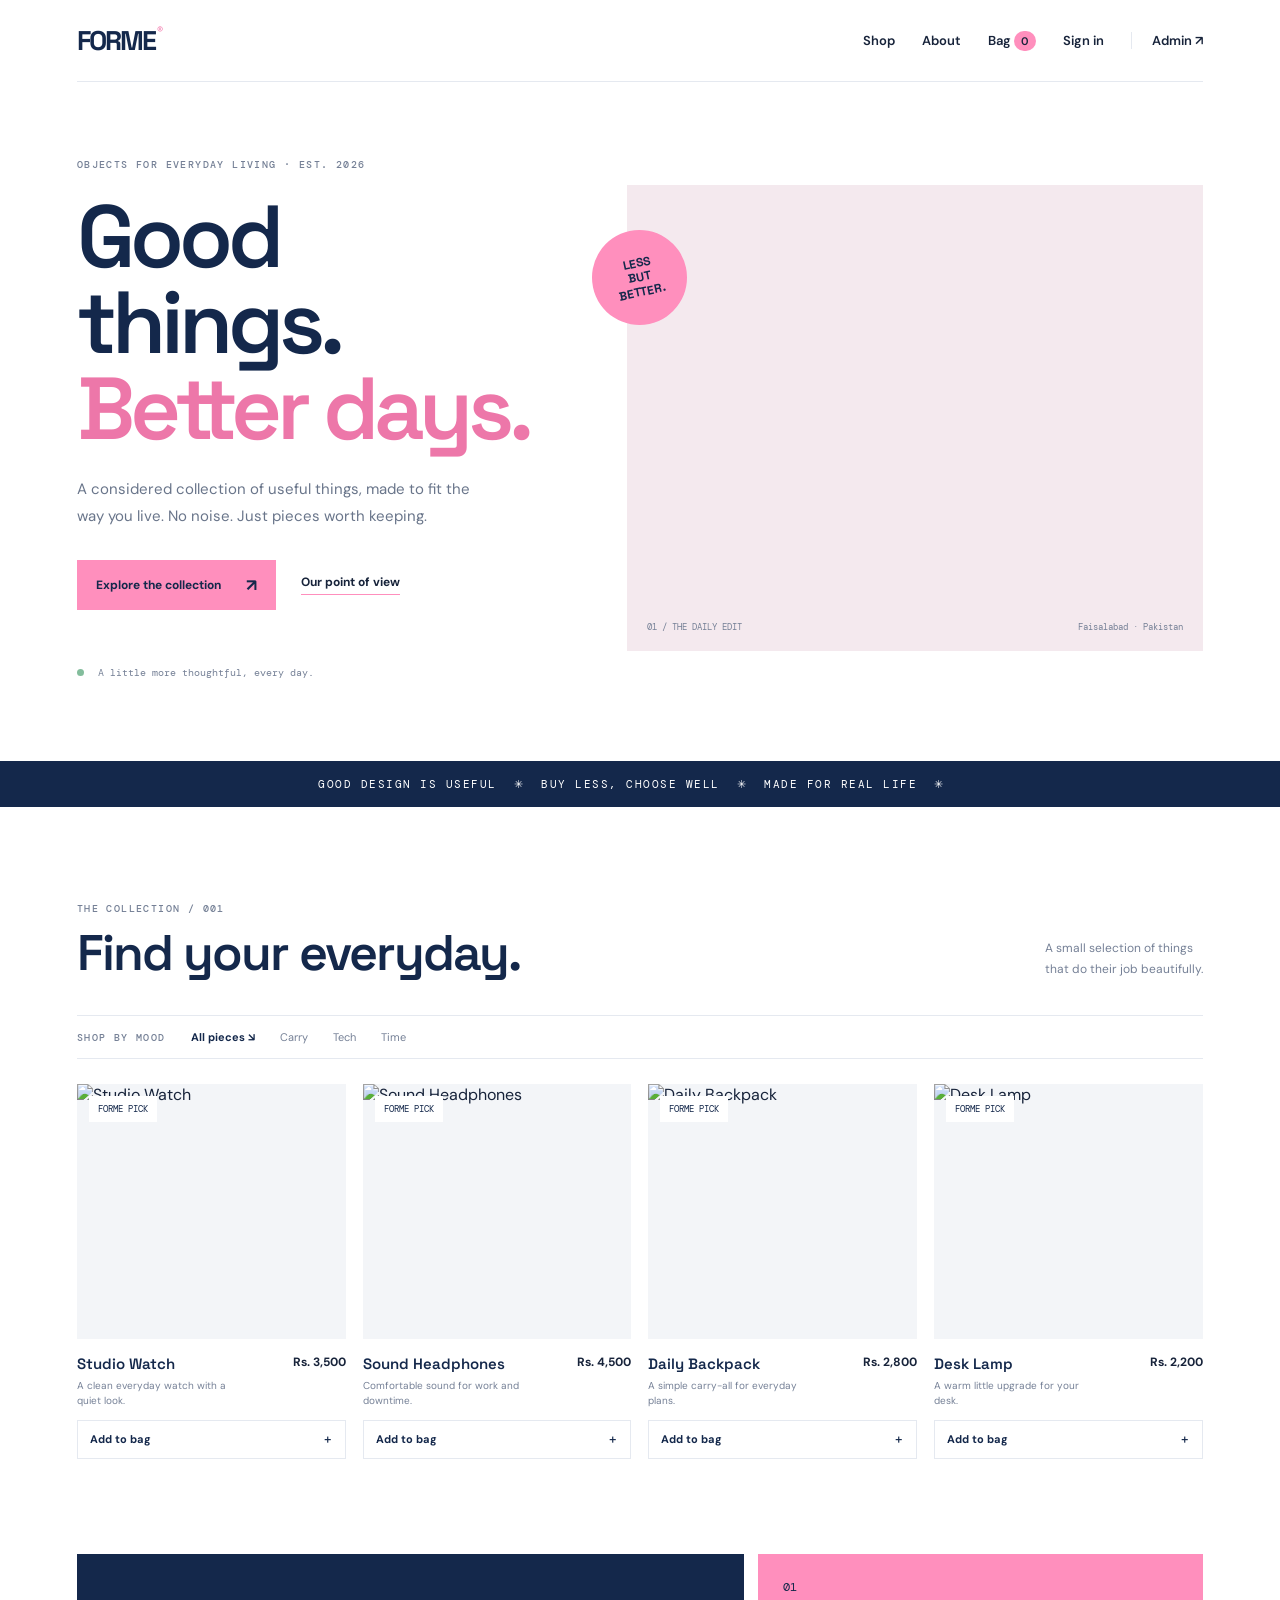
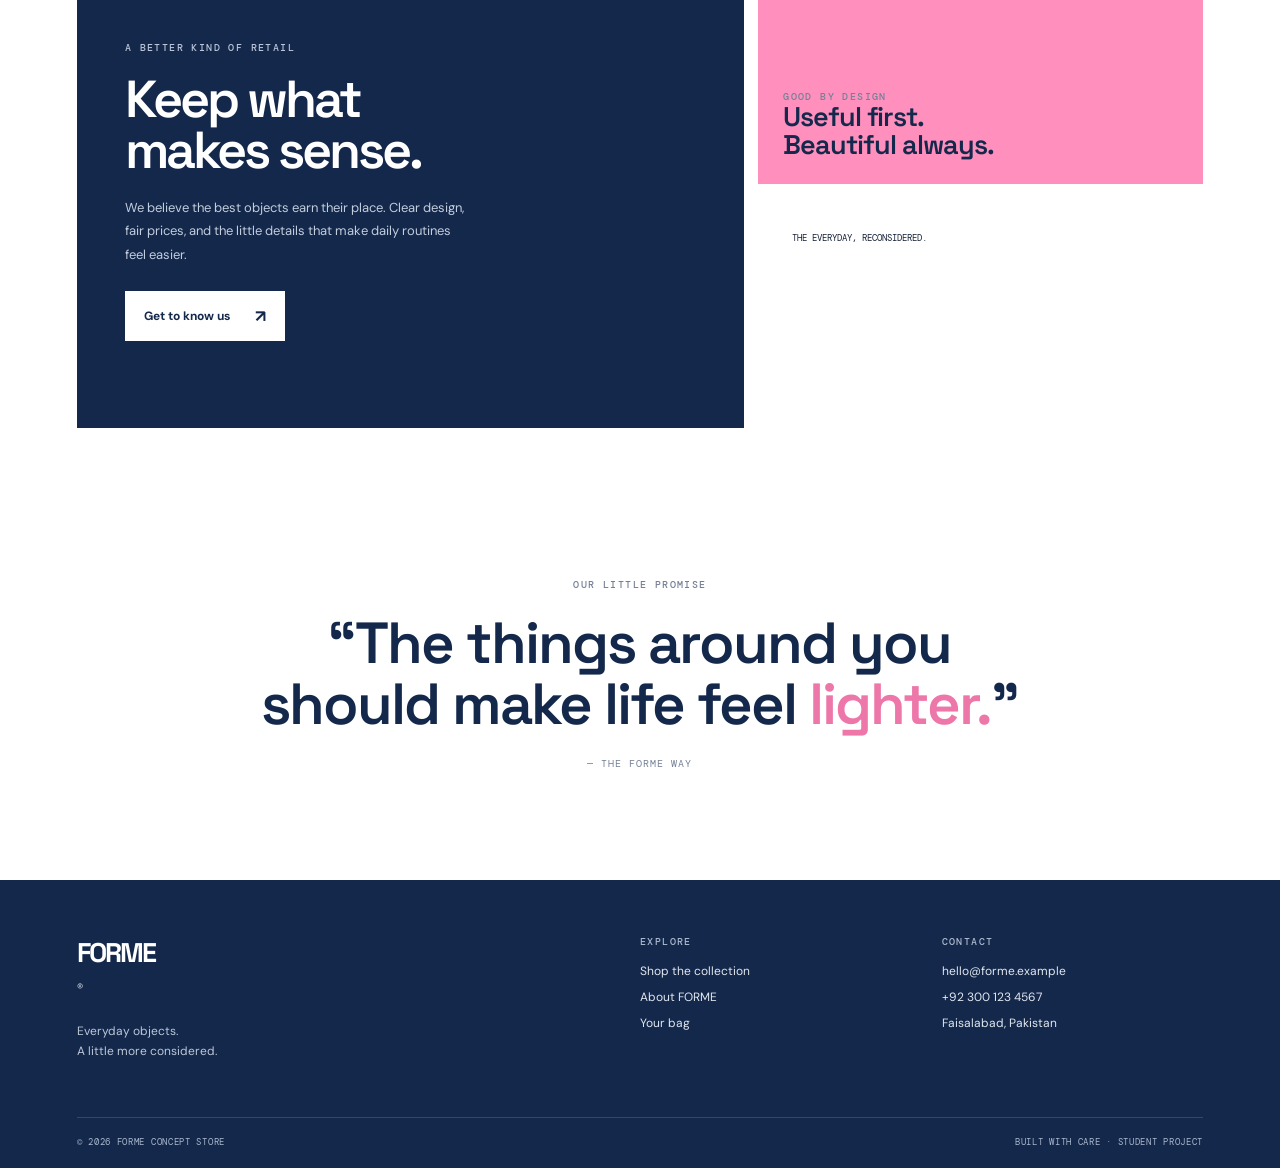
==== index.html @ 47330d22 "initial commit into new foler, purany waly folder mai issue tha ni ho rha tha commit" ====
<!DOCTYPE html>
<html lang="en">

<head>
  <meta charset="UTF-8">
  <meta name="viewport" content="width=device-width, initial-scale=1.0">
  <title>FORME — Everyday Objects</title>
  <link rel="stylesheet" href="style.css">
</head>

<body>
  <div id="site-nav"></div>

  <main>
    <section class="hero wrap">
      <div class="hero-copy">
        <p class="eyebrow">OBJECTS FOR EVERYDAY LIVING · EST. 2026</p>
        <h1>Good things.<br><span>Better days.</span></h1>
        <p class="hero-text">A considered collection of useful things, made to fit the way you live. No noise. Just
          pieces worth keeping.</p>
        <div class="hero-actions">
          <a class="button button-pink" href="#shop">Explore the collection <span>↗</span></a>
          <a class="text-link" href="about.html">Our point of view</a>
        </div>
        <div class="hero-note"><span class="status-dot"></span> A little more thoughtful, every day.</div>
      </div>
      <div class="hero-art">
        <div class="hero-image"></div>
        <div class="hero-sticker">LESS<br>BUT<br>BETTER.</div>
        <div class="hero-caption"><span>01 / THE DAILY EDIT</span><span>Faisalabad · Pakistan</span></div>
      </div>
    </section>

    <section class="ticker">
      <div>GOOD DESIGN IS USEFUL&nbsp; ✳ &nbsp;BUY LESS, CHOOSE WELL&nbsp; ✳ &nbsp;MADE FOR REAL LIFE&nbsp; ✳ &nbsp;
      </div>
    </section>

    <section class="wrap section" id="shop">
      <div class="section-heading">
        <div>
          <p class="eyebrow">THE COLLECTION / 001</p>
          <h2>Find your everyday.</h2>
        </div>
        <p class="section-aside">A small selection of things<br>that do their job beautifully.</p>
      </div>
      <div class="category-row">
        <span class="category-label">SHOP BY MOOD</span>
        <a href="#products">All pieces ↘</a>
        <a href="#products">Carry</a><a href="#products">Tech</a><a href="#products">Time</a>
      </div>
      <div id="products" class="product-grid"></div>
    </section>

    <section class="wrap feature-bento">
      <div class="feature-main">
        <p class="eyebrow">A BETTER KIND OF RETAIL</p>
        <h2>Keep what<br>makes sense.</h2>
        <p>We believe the best objects earn their place. Clear design, fair prices, and the little details that make
          daily routines feel easier.</p>
        <a class="button button-white" href="about.html">Get to know us <span>↗</span></a>
      </div>
      <div class="feature-side feature-pink"><span class="big-number">01</span>
        <div>
          <p class="eyebrow">GOOD BY DESIGN</p>
          <h3>Useful first.<br>Beautiful always.</h3>
        </div>
      </div>
      <div class="feature-side feature-photo"><span class="photo-label">THE EVERYDAY, RECONSIDERED.</span></div>
    </section>

    <section class="wrap quote-section">
      <p class="eyebrow">OUR LITTLE PROMISE</p>
      <h2>“The things around you<br>should make life feel <span>lighter.</span>”</h2>
      <p class="quote-credit">— THE FORME WAY</p>
    </section>
  </main>

  <div id="site-footer"></div>
  <script src="app.js"></script>
</body>

</html>
---- style.css ----
@import url('https://fonts.googleapis.com/css2?family=DM+Mono:wght@400;500&family=DM+Sans:wght@400;500;600;700&family=Space+Grotesk:wght@400;500;600;700&display=swap');

:root {
  --blue: #14284b;
  --blue-light: #243d66;
  --pink: #ff8fbd;
  --paper: #ffffff;
  --ink: #17233a;
  --muted: #758096;
  --line: #e5e9f0;
  --soft: #f3f5f8;
}

* {
  box-sizing: border-box;
  margin: 0;
  padding: 0;
}

html {
  scroll-behavior: smooth;
}

body {
  background: var(--paper);
  color: var(--ink);
  font-family: 'DM Sans', Arial, sans-serif;
}

a {
  color: inherit;
  text-decoration: none;
}

button,
input,
textarea,
select {
  font: inherit;
}

button {
  cursor: pointer;
}

.wrap {
  width: min(1160px, 88%);
  margin: auto;
}

.navbar {
  min-height: 82px;
  display: flex;
  justify-content: space-between;
  align-items: center;
  border-bottom: 1px solid var(--line);
  gap: 20px;
}

.logo {
  font: 700 27px 'Space Grotesk', sans-serif;
  letter-spacing: -2px;
  color: var(--blue);
}

.logo span {
  color: #f06da4;
  font-size: 12px;
  vertical-align: top;
  margin-left: 2px;
}

.nav-links {
  display: flex;
  align-items: center;
  gap: 27px;
  font-size: 13px;
  font-weight: 600;
}

.nav-links a:hover,
.footer a:hover {
  color: #e65c98;
}

.nav-count {
  background: var(--pink);
  padding: 3px 7px;
  border-radius: 20px;
  font-size: 11px;
}

.nav-user {
  color: var(--muted);
}

.nav-logout {
  border: 0;
  background: none;
  color: var(--blue);
  font-weight: 700;
}

.nav-admin {
  border-left: 1px solid var(--line);
  padding-left: 20px;
}

.hero {
  display: grid;
  grid-template-columns: .9fr 1.1fr;
  gap: 7%;
  align-items: center;
  padding-top: 76px;
  padding-bottom: 82px;
}

.eyebrow,
.category-label {
  font: 500 10px 'DM Mono', monospace;
  letter-spacing: 1.4px;
  color: var(--muted);
}

.hero h1,
.auth-intro h1,
.about-hero h1 {
  font: 600 clamp(52px, 7vw, 88px)/.98 'Space Grotesk', sans-serif;
  letter-spacing: -5px;
  color: var(--blue);
  margin: 23px 0;
}

.hero h1 span,
.auth-intro h1 span,
.about-hero h1 span,
.contact-section h2 span {
  color: #ed77a9;
}

.hero-text {
  max-width: 400px;
  color: #69758a;
  line-height: 1.8;
  font-size: 15px;
}

.hero-actions {
  display: flex;
  align-items: center;
  gap: 25px;
  margin-top: 30px;
  flex-wrap: wrap;
}

.button {
  display: inline-flex;
  justify-content: center;
  align-items: center;
  gap: 25px;
  padding: 14px 19px;
  border: 0;
  font-weight: 700;
  font-size: 12px;
  transition: .2s;
}

.button span {
  font-size: 17px;
}

.button-pink {
  background: var(--pink);
  color: var(--blue);
}

.button-pink:hover {
  background: #ffb1d0;
  transform: translateY(-2px);
}

.button-blue {
  background: var(--blue);
  color: white;
}

.button-blue:hover {
  background: var(--blue-light);
}

.button-white {
  background: white;
  color: var(--blue);
  margin-top: 25px;
}

.button-outline {
  background: white;
  color: var(--blue);
  border: 1px solid var(--line);
}

.full {
  width: 100%;
}

.text-link {
  font-size: 12px;
  font-weight: 700;
  border-bottom: 1px solid var(--pink);
  padding-bottom: 4px;
}

.hero-note {
  margin-top: 56px;
  font: 10px 'DM Mono', monospace;
  color: var(--muted);
}

.status-dot {
  display: inline-block;
  width: 7px;
  height: 7px;
  background: #83bd9c;
  border-radius: 50%;
  margin-right: 8px;
}

.hero-art {
  position: relative;
  min-height: 440px;
  background: #f4e9ee;
  padding: 18px;
}

.hero-image {
  height: 405px;
  background: url('https://images.unsplash.com/photo-1441986300917-64674bd600d8?w=1200') center/cover;
}

.hero-sticker {
  position: absolute;
  top: 45px;
  left: -35px;
  background: var(--pink);
  color: var(--blue);
  width: 95px;
  height: 95px;
  border-radius: 50%;
  display: grid;
  place-content: center;
  text-align: center;
  font: 700 12px/1.2 'Space Grotesk';
  transform: rotate(-12deg);
}

.hero-caption {
  display: flex;
  justify-content: space-between;
  padding: 13px 2px 0;
  font: 9px 'DM Mono', monospace;
  color: var(--muted);
}

.ticker {
  overflow: hidden;
  background: var(--blue);
  color: white;
  padding: 16px 0;
  white-space: nowrap;
  font: 11px 'DM Mono', monospace;
  letter-spacing: 1.5px;
}

.ticker div {
  text-align: center;
}

.section {
  padding-top: 95px;
  padding-bottom: 95px;
}

.section-heading {
  display: flex;
  justify-content: space-between;
  align-items: end;
  margin-bottom: 36px;
}

.section-heading h2,
.quote-section h2,
.contact-section h2 {
  font: 600 clamp(34px, 4vw, 50px)/1.05 'Space Grotesk';
  letter-spacing: -2px;
  color: var(--blue);
  margin-top: 12px;
}

.section-aside {
  color: var(--muted);
  font-size: 12px;
  line-height: 1.7;
}

.category-row {
  display: flex;
  gap: 25px;
  align-items: center;
  border-top: 1px solid var(--line);
  border-bottom: 1px solid var(--line);
  padding: 14px 0;
  margin-bottom: 25px;
  font-size: 11px;
  color: var(--muted);
}

.category-row a:first-of-type {
  color: var(--blue);
  font-weight: 700;
}

.product-grid {
  display: grid;
  grid-template-columns: repeat(4, 1fr);
  gap: 17px;
}

.product-card {
  min-width: 0;
}

.product-image-wrap {
  position: relative;
  overflow: hidden;
  background: var(--soft);
}

.product-image-wrap img {
  width: 100%;
  height: 255px;
  object-fit: cover;
  display: block;
  transition: transform .5s;
}

.product-card:hover img {
  transform: scale(1.04);
}

.product-tag {
  position: absolute;
  top: 12px;
  left: 12px;
  background: white;
  color: var(--blue);
  padding: 7px 9px;
  font: 9px 'DM Mono';
}

.product-info {
  display: flex;
  justify-content: space-between;
  gap: 10px;
  padding: 15px 0 12px;
}

.product-info h3 {
  font: 600 15px 'Space Grotesk';
  color: var(--blue);
}

.product-info p {
  color: var(--muted);
  font-size: 10px;
  margin-top: 5px;
  line-height: 1.5;
  max-width: 170px;
}

.product-info strong {
  font-size: 12px;
  white-space: nowrap;
}

.add-button {
  width: 100%;
  padding: 11px 12px;
  background: white;
  border: 1px solid var(--line);
  display: flex;
  justify-content: space-between;
  color: var(--blue);
  font-size: 11px;
  font-weight: 700;
}

.add-button:hover {
  background: var(--pink);
  border-color: var(--pink);
}

.feature-bento {
  display: grid;
  grid-template-columns: 1.2fr .8fr;
  grid-template-rows: 230px 230px;
  gap: 14px;
  padding-bottom: 90px;
}

.feature-main {
  grid-row: span 2;
  background: var(--blue);
  color: white;
  padding: 48px;
  display: flex;
  flex-direction: column;
  align-items: flex-start;
  justify-content: center;
}

.feature-main .eyebrow {
  color: #b9c5d8;
}

.feature-main h2 {
  font: 600 52px/.98 'Space Grotesk';
  letter-spacing: -3px;
  margin: 20px 0;
}

.feature-main p:not(.eyebrow) {
  max-width: 340px;
  color: #c2cddd;
  line-height: 1.8;
  font-size: 13px;
}

.feature-side {
  padding: 25px;
  display: flex;
  flex-direction: column;
  justify-content: space-between;
}

.feature-pink {
  background: var(--pink);
  color: var(--blue);
}

.big-number {
  font: 12px 'DM Mono';
}

.feature-side h3 {
  font: 600 27px/1.05 'Space Grotesk';
  letter-spacing: -1px;
}

.feature-photo {
  background: url('https://images.unsplash.com/photo-1494438639946-1ebd1d20bf85?w=900') center/cover;
  position: relative;
}

.photo-label {
  background: white;
  padding: 9px;
  width: fit-content;
  font: 9px 'DM Mono';
}

.quote-section {
  text-align: center;
  padding: 60px 0 110px;
}

.quote-section h2 {
  font-size: clamp(32px, 5vw, 58px);
  margin: 22px 0;
}

.quote-section h2 span {
  color: #ed77a9;
}

.quote-credit {
  font: 10px 'DM Mono';
  color: var(--muted);
  letter-spacing: 1px;
}

.footer {
  background: var(--blue);
  color: white;
  padding: 55px 0 20px;
}

.footer-top {
  display: grid;
  grid-template-columns: 2fr 1fr 1fr;
  gap: 40px;
  padding-bottom: 55px;
}

.footer-logo {
  color: white;
  display: inline-block;
  margin-bottom: 15px;
}

.footer-top p:not(.eyebrow) {
  color: #bdc8d9;
  line-height: 1.7;
  font-size: 12px;
}

.footer-top .eyebrow {
  color: #aab8ce;
  margin-bottom: 15px;
}

.footer-top a:not(.logo),
.footer-top span {
  display: block;
  color: #e1e7ef;
  font-size: 12px;
  margin: 10px 0;
}

.footer-bottom {
  border-top: 1px solid #344766;
  padding-top: 18px;
  display: flex;
  justify-content: space-between;
  color: #aab8ce;
  font: 9px 'DM Mono';
  letter-spacing: .7px;
}

.auth-layout {
  display: grid;
  grid-template-columns: 1fr .8fr;
  gap: 10%;
  padding-top: 80px;
  padding-bottom: 90px;
  min-height: 650px;
  align-items: center;
}

.auth-intro {
  position: relative;
  min-height: 430px;
}

.auth-intro h1 {
  font-size: clamp(58px, 7vw, 82px);
}

.auth-intro>p:not(.eyebrow) {
  color: var(--muted);
  max-width: 350px;
  line-height: 1.8;
}

.auth-decoration {
  position: absolute;
  bottom: 0;
  right: 15%;
  width: 125px;
  height: 125px;
  border-radius: 50%;
  background: var(--pink);
  display: grid;
  place-content: center;
  text-align: center;
  font: 700 12px/1.3 'Space Grotesk';
  transform: rotate(9deg);
}

.auth-card {
  padding: 35px;
  border: 1px solid var(--line);
  box-shadow: 12px 12px 0 #f5e8ee;
  background: white;
}

.auth-card h2 {
  font: 600 30px 'Space Grotesk';
  color: var(--blue);
  margin: 10px 0 25px;
}

label {
  display: block;
  font-size: 11px;
  font-weight: 700;
  color: var(--blue);
  margin: 15px 0;
}

input,
textarea,
select {
  width: 100%;
  margin-top: 8px;
  border: 1px solid #dce2eb;
  padding: 13px;
  outline: none;
  background: #fbfcfd;
  color: var(--ink);
  font-size: 12px;
  border-radius: 0;
}

input:focus,
textarea:focus,
select:focus {
  border-color: var(--pink);
}

textarea {
  min-height: 80px;
  resize: vertical;
}

.auth-switch {
  font-size: 11px;
  color: var(--muted);
  margin-top: 20px;
}

.auth-switch a {
  color: var(--blue);
  font-weight: 700;
  border-bottom: 1px solid var(--pink);
}

.tiny-note {
  font-size: 10px;
  color: #9099a8;
  line-height: 1.6;
  margin-top: 15px;
}

.form-message {
  color: #c43c77;
  font-size: 11px;
  margin-top: 12px;
}

.page-section {
  padding-top: 70px;
  padding-bottom: 90px;
}

.page-title {
  font: 600 clamp(48px, 6vw, 70px) 'Space Grotesk';
  letter-spacing: -4px;
  color: var(--blue);
  margin: 15px 0;
}

.page-title span {
  color: #ed77a9;
}

.page-lead {
  color: var(--muted);
  font-size: 13px;
}

.cart-layout {
  display: grid;
  grid-template-columns: 1.5fr .8fr;
  gap: 25px;
  margin-top: 40px;
  align-items: start;
}

.cart-panel,
.summary-panel,
.admin-box {
  border: 1px solid var(--line);
  padding: 25px;
}

.panel-heading {
  display: flex;
  justify-content: space-between;
  border-bottom: 1px solid var(--line);
  padding-bottom: 18px;
}

.panel-heading h2,
.summary-panel h2,
.admin-box h2 {
  font: 600 20px 'Space Grotesk';
  color: var(--blue);
}

.panel-heading span {
  font: 10px 'DM Mono';
  color: var(--muted);
}

.cart-row {
  display: grid;
  grid-template-columns: 90px 1fr auto;
  gap: 17px;
  align-items: center;
  padding: 18px 0;
  border-bottom: 1px solid var(--line);
}

.cart-row img {
  width: 90px;
  height: 90px;
  object-fit: cover;
}

.cart-item-info h3 {
  font: 600 15px 'Space Grotesk';
}

.cart-item-info p {
  font-size: 11px;
  color: var(--muted);
  margin: 5px 0;
}

.cart-row>strong {
  font-size: 12px;
  white-space: nowrap;
}

.quantity {
  display: flex;
  align-items: center;
  gap: 12px;
  margin-top: 8px;
  font-size: 11px;
}

.quantity button {
  border: 1px solid var(--line);
  background: white;
  width: 24px;
  height: 24px;
}

.remove-button {
  grid-column: 2 / 4;
  justify-self: start;
  border: 0;
  background: none;
  color: #c45c83;
  font-size: 10px;
}

.summary-panel {
  background: #f8f9fb;
}

.summary-panel .eyebrow {
  margin-bottom: 25px;
}

.summary-line,
.summary-total {
  display: flex;
  justify-content: space-between;
  padding: 12px 0;
  font-size: 12px;
  border-bottom: 1px solid var(--line);
}

.summary-total {
  font-size: 15px;
  color: var(--blue);
  margin-bottom: 10px;
}

.empty-cart {
  padding: 45px 10px;
  text-align: center;
}

.empty-cart h3 {
  font: 600 22px 'Space Grotesk';
  color: var(--blue);
}

.empty-cart p {
  color: var(--muted);
  font-size: 12px;
  margin: 10px 0 20px;
}

.about-hero {
  padding-top: 100px;
  padding-bottom: 80px;
}

.about-hero h1 {
  font-size: clamp(55px, 8vw, 95px);
}

.about-hero>p:last-child {
  max-width: 490px;
  color: var(--muted);
  line-height: 1.8;
}

.about-grid {
  display: grid;
  grid-template-columns: 1fr 1fr;
  grid-auto-rows: 330px;
  gap: 15px;
  padding-bottom: 90px;
}

.about-block {
  padding: 35px;
  display: flex;
  flex-direction: column;
  justify-content: space-between;
}

.about-block h2 {
  font: 600 38px/1 'Space Grotesk';
  letter-spacing: -2px;
}

.about-block p:last-child {
  max-width: 330px;
  font-size: 12px;
  line-height: 1.8;
}

.about-blue {
  background: var(--blue);
  color: white;
}

.about-blue .eyebrow {
  color: #c2cddd;
}

.about-blue p:last-child {
  color: #c2cddd;
}

.about-image {
  background: url('https://images.unsplash.com/photo-1490312278390-ab64016e0aa9?w=900') center/cover;
}

.about-pink {
  background: var(--pink);
  color: var(--blue);
}

.about-white {
  border: 1px solid var(--line);
  color: var(--blue);
}

.contact-section {
  padding: 45px 0 100px;
  display: flex;
  justify-content: space-between;
  gap: 30px;
}

.contact-details {
  display: grid;
  grid-template-columns: 1fr 1fr;
  gap: 25px 55px;
  font-size: 12px;
  color: var(--muted);
}

.contact-details b {
  color: var(--blue);
  display: inline-block;
  margin-bottom: 7px;
}

.admin-login {
  max-width: 460px;
  margin: 20px auto;
}

.admin-top {
  display: flex;
  justify-content: space-between;
  align-items: center;
}

.admin-stats {
  display: grid;
  grid-template-columns: repeat(3, 1fr);
  gap: 15px;
  margin: 30px 0;
}

.admin-stats div {
  background: var(--blue);
  color: white;
  padding: 22px;
  display: flex;
  flex-direction: column;
  gap: 12px;
}

.admin-stats span {
  font: 9px 'DM Mono';
  color: #c2cddd;
}

.admin-stats strong {
  font: 600 32px 'Space Grotesk';
}

.admin-columns {
  display: grid;
  grid-template-columns: 1fr 1fr;
  gap: 18px;
  align-items: start;
}

.admin-box {
  margin-bottom: 20px;
}

.admin-box h2 {
  margin: 10px 0 20px;
}

.admin-list {
  margin-top: 25px;
}

.admin-item,
.admin-order {
  border-top: 1px solid var(--line);
  padding: 14px 0;
  font-size: 11px;
}

.admin-item {
  display: flex;
  justify-content: space-between;
  align-items: center;
  gap: 10px;
}

.admin-item span {
  display: block;
  color: var(--muted);
  margin-top: 5px;
}

.small-button {
  border: 1px solid var(--line);
  background: white;
  padding: 7px 9px;
  font-size: 10px;
  margin-left: 5px;
}

.small-button.danger {
  color: #c34b77;
}

.admin-order h3 {
  font: 600 14px 'Space Grotesk';
  margin-bottom: 7px;
}

.admin-order p {
  color: var(--muted);
  margin: 5px 0;
  line-height: 1.5;
}

.admin-order label {
  max-width: 180px;
}

[hidden] {
  display: none !important;
}

@media (max-width: 850px) {
  .hero {
    grid-template-columns: 1fr;
    gap: 40px;
    padding-top: 55px;
  }

  .hero-art {
    min-height: 350px;
  }

  .hero-image {
    height: 315px;
  }

  .product-grid {
    grid-template-columns: repeat(2, 1fr);
  }

  .feature-bento {
    grid-template-rows: 220px 220px;
  }

  .auth-layout {
    gap: 35px;
  }

  .cart-layout {
    grid-template-columns: 1fr;
  }
}

@media (max-width: 600px) {
  .wrap {
    width: 90%;
  }

  .navbar {
    padding: 17px 0;
    align-items: flex-start;
    flex-direction: column;
  }

  .nav-links {
    gap: 13px;
    flex-wrap: wrap;
    font-size: 11px;
  }

  .nav-admin {
    padding-left: 10px;
  }

  .hero h1,
  .auth-intro h1,
  .about-hero h1 {
    letter-spacing: -3px;
  }

  .hero-art {
    padding: 10px;
    min-height: 290px;
  }

  .hero-image {
    height: 260px;
  }

  .hero-sticker {
    left: -8px;
    width: 75px;
    height: 75px;
    font-size: 10px;
  }

  .section {
    padding: 65px 0;
  }

  .section-heading {
    align-items: flex-start;
    flex-direction: column;
    gap: 15px;
  }

  .category-row {
    gap: 13px;
    flex-wrap: wrap;
  }

  .product-grid {
    gap: 22px 12px;
  }

  .product-image-wrap img {
    height: 185px;
  }

  .product-info {
    flex-direction: column;
    gap: 7px;
  }

  .feature-bento {
    display: flex;
    flex-direction: column;
    padding-bottom: 60px;
  }

  .feature-main {
    min-height: 380px;
    padding: 30px;
  }

  .feature-main h2 {
    font-size: 43px;
  }

  .feature-side {
    min-height: 210px;
  }

  .footer-top {
    grid-template-columns: 1fr 1fr;
    gap: 30px;
  }

  .footer-top>div:first-child {
    grid-column: span 2;
  }

  .footer-bottom {
    flex-direction: column;
    gap: 10px;
  }

  .auth-layout {
    grid-template-columns: 1fr;
    padding-top: 55px;
  }

  .auth-intro {
    min-height: 300px;
  }

  .auth-decoration {
    width: 85px;
    height: 85px;
    right: 5%;
    font-size: 9px;
  }

  .auth-card {
    padding: 23px;
  }

  .cart-row {
    grid-template-columns: 70px 1fr;
  }

  .cart-row img {
    width: 70px;
    height: 70px;
  }

  .cart-row>strong {
    grid-column: 2;
  }

  .remove-button {
    grid-column: 2;
  }

  .about-grid {
    grid-template-columns: 1fr;
    grid-auto-rows: 280px;
  }

  .contact-section {
    flex-direction: column;
  }

  .contact-details {
    gap: 20px;
  }

  .admin-stats {
    gap: 8px;
  }

  .admin-stats div {
    padding: 14px;
  }

  .admin-stats strong {
    font-size: 25px;
  }

  .admin-columns {
    grid-template-columns: 1fr;
  }

  .admin-top {
    align-items: flex-start;
  }
}
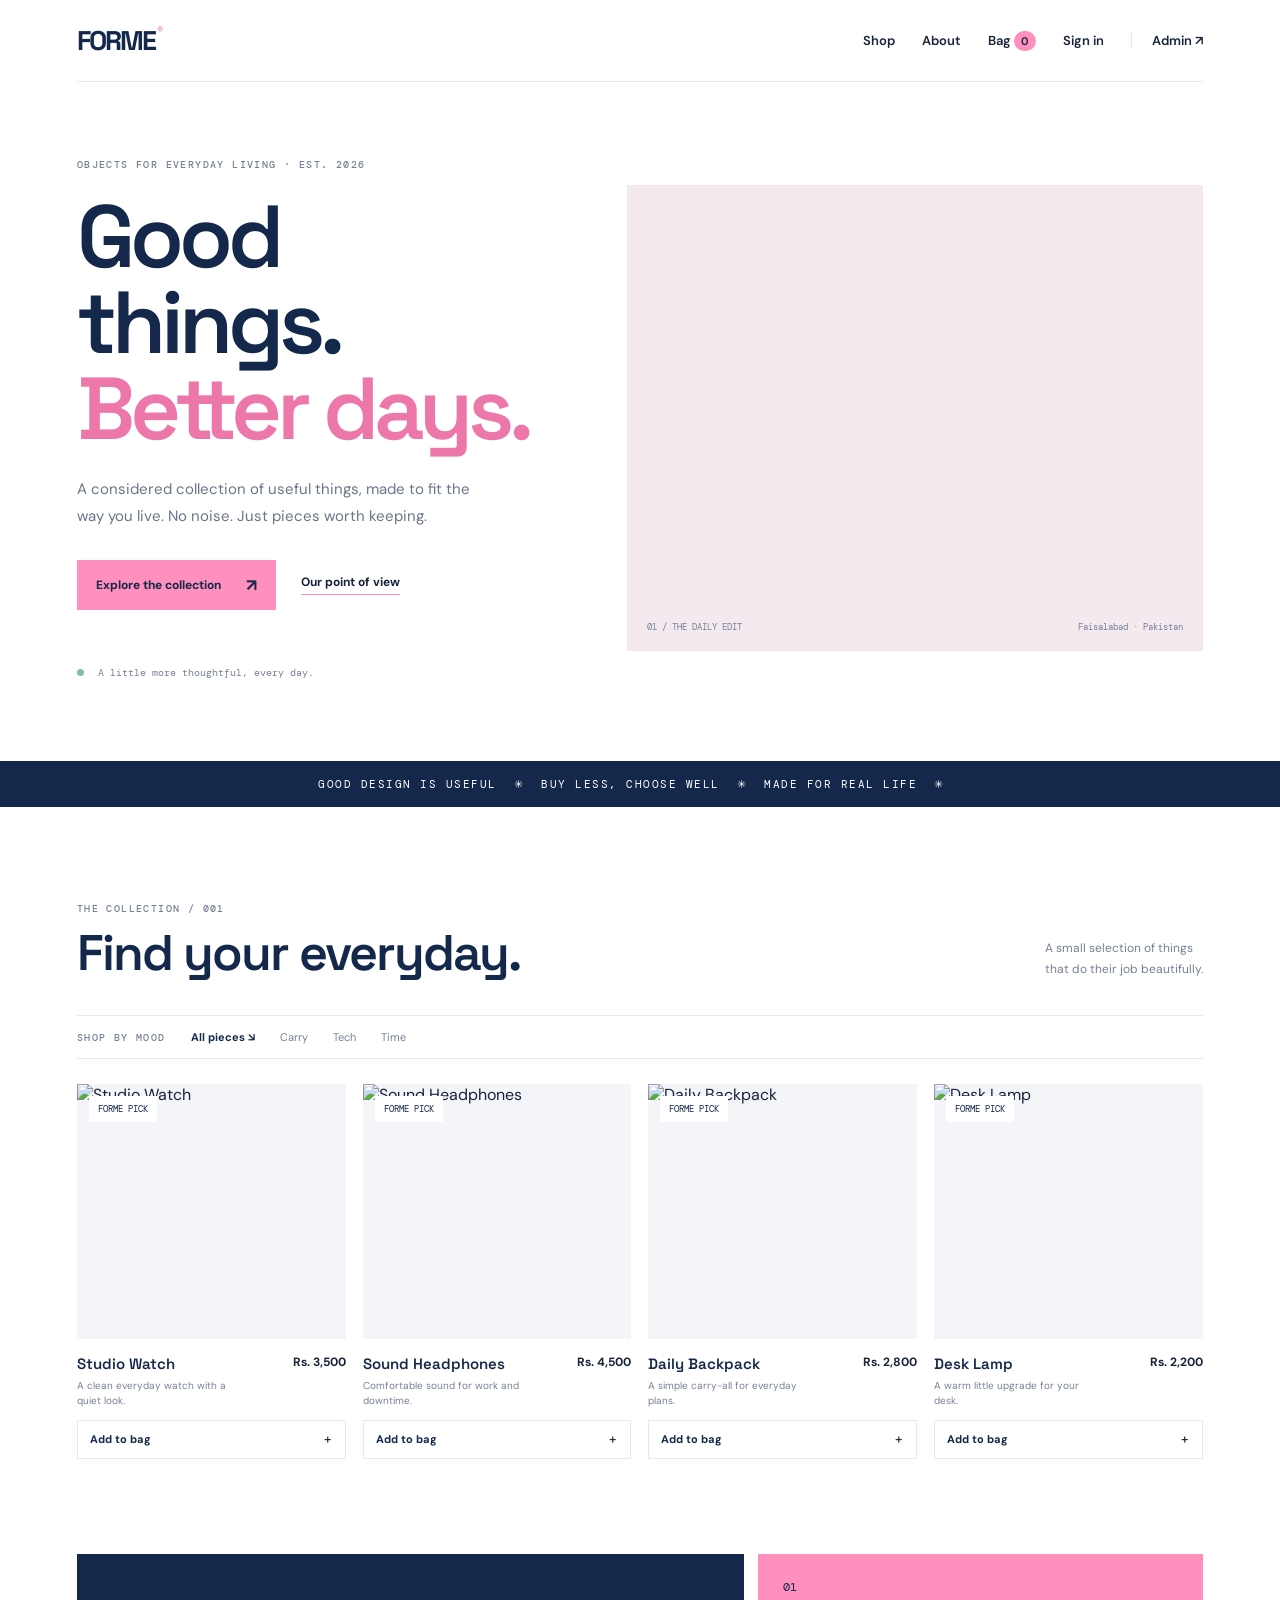
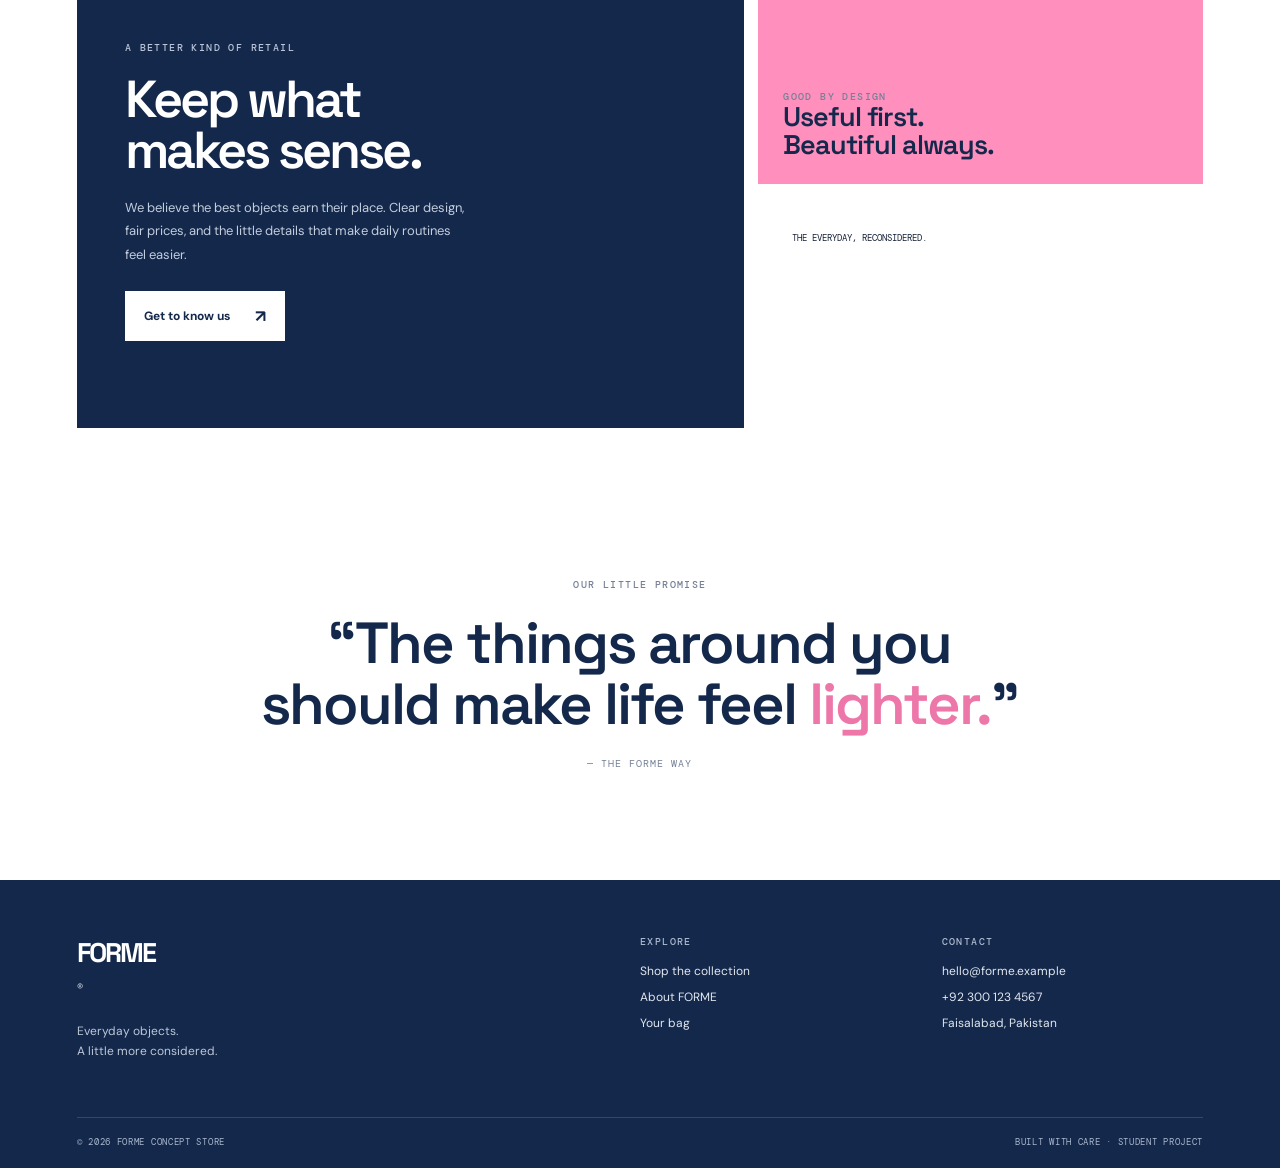
==== commit dc44dd4b: "revised" ====
--- a/index.html
+++ b/index.html
@@ -26,7 +26,7 @@
       </div>
       <div class="hero-art">
         <div class="hero-image"></div>
-        <div class="hero-sticker">LESS<br>BUT<br>BETTER.</div>
+        
         <div class="hero-caption"><span>01 / THE DAILY EDIT</span><span>Faisalabad · Pakistan</span></div>
       </div>
     </section>
--- a/style.css
+++ b/style.css
@@ -1196,4 +1196,439 @@
   .admin-top {
     align-items: flex-start;
   }
+}
+
+
+/* ==========================================
+   RESPONSIVE NAVIGATION AND LAYOUT UPDATES
+   ========================================== */
+
+/* Burger button is hidden on desktop. */
+.menu-toggle {
+  display: none;
+  width: 42px;
+  height: 42px;
+  padding: 9px;
+  border: 1px solid var(--line);
+  background: white;
+  align-items: center;
+  justify-content: center;
+  flex-direction: column;
+  gap: 5px;
+}
+
+.menu-toggle span {
+  display: block;
+  width: 20px;
+  height: 2px;
+  background: var(--blue);
+  transition: transform .2s ease, opacity .2s ease;
+}
+
+.menu-toggle.open span:first-child {
+  transform: translateY(7px) rotate(45deg);
+}
+
+.menu-toggle.open span:nth-child(2) {
+  opacity: 0;
+}
+
+.menu-toggle.open span:last-child {
+  transform: translateY(-7px) rotate(-45deg);
+}
+
+/* Tablet layout. */
+@media (max-width: 850px) {
+  .wrap {
+    width: 90%;
+  }
+
+  .hero {
+    grid-template-columns: 1fr;
+    gap: 35px;
+    padding-top: 55px;
+  }
+
+  .hero-art {
+    min-height: 350px;
+  }
+
+  .hero-image {
+    height: 315px;
+  }
+
+  .product-grid {
+    grid-template-columns: repeat(2, minmax(0, 1fr));
+  }
+
+  .feature-bento {
+    grid-template-rows: 220px 220px;
+  }
+
+  .auth-layout {
+    gap: 35px;
+  }
+
+  .cart-layout {
+    grid-template-columns: 1fr;
+  }
+
+  .admin-columns {
+    grid-template-columns: 1fr;
+  }
+}
+
+/* Mobile navigation and page layouts. */
+@media (max-width: 600px) {
+  .wrap {
+    width: 90%;
+  }
+
+  .navbar {
+    min-height: 70px;
+    padding: 14px 0;
+    flex-direction: row;
+    flex-wrap: wrap;
+    align-items: center;
+    gap: 10px;
+  }
+
+  .logo {
+    font-size: 25px;
+  }
+
+  .menu-toggle {
+    display: flex;
+    margin-left: auto;
+  }
+
+  .nav-links {
+    display: none;
+    width: 100%;
+    flex-direction: column;
+    align-items: flex-start;
+    gap: 0;
+    padding: 12px 0 8px;
+    border-top: 1px solid var(--line);
+    margin-top: 8px;
+    font-size: 13px;
+  }
+
+  .nav-links.active {
+    display: flex;
+  }
+
+  .nav-links>a,
+  .nav-links>span,
+  .nav-links>button {
+    display: block;
+    width: 100%;
+    padding: 12px 4px;
+    text-align: left;
+  }
+
+  .nav-admin {
+    border-left: 0;
+    padding-left: 4px;
+  }
+
+  .nav-logout {
+    border-top: 0;
+  }
+
+  .hero {
+    padding-top: 48px;
+    padding-bottom: 55px;
+  }
+
+  .hero h1,
+  .auth-intro h1,
+  .about-hero h1 {
+    font-size: clamp(45px, 12vw, 64px);
+    letter-spacing: -3px;
+  }
+
+  .hero-text {
+    font-size: 13px;
+  }
+
+  .hero-art {
+    min-height: 285px;
+    padding: 10px;
+  }
+
+  .hero-image {
+    height: 255px;
+  }
+
+  .hero-sticker {
+    left: -7px;
+    top: 25px;
+    width: 75px;
+    height: 75px;
+    font-size: 10px;
+  }
+
+  .hero-caption {
+    gap: 8px;
+    font-size: 8px;
+  }
+
+  .section {
+    padding-top: 60px;
+    padding-bottom: 60px;
+  }
+
+  .section-heading {
+    align-items: flex-start;
+    flex-direction: column;
+    gap: 12px;
+  }
+
+  .category-row {
+    flex-wrap: wrap;
+    gap: 13px 18px;
+  }
+
+  .product-grid {
+    grid-template-columns: repeat(2, minmax(0, 1fr));
+    gap: 24px 12px;
+  }
+
+  .product-image-wrap img {
+    height: 190px;
+  }
+
+  .product-info {
+    flex-direction: column;
+    align-items: flex-start;
+    gap: 7px;
+  }
+
+  .product-info h3 {
+    font-size: 14px;
+  }
+
+  .product-info p {
+    font-size: 10px;
+  }
+
+  .add-button {
+    width: 100%;
+  }
+
+  .feature-bento {
+    display: flex;
+    flex-direction: column;
+    padding-bottom: 55px;
+  }
+
+  .feature-main {
+    min-height: 350px;
+    padding: 28px;
+  }
+
+  .feature-main h2 {
+    font-size: 42px;
+  }
+
+  .feature-side {
+    min-height: 210px;
+  }
+
+  .quote-section {
+    padding-top: 25px;
+    padding-bottom: 65px;
+  }
+
+  .quote-section h2 {
+    font-size: 32px;
+  }
+
+  .footer {
+    padding-top: 35px;
+  }
+
+  .footer-top {
+    grid-template-columns: 1fr 1fr;
+    gap: 25px 15px;
+  }
+
+  .footer-top>div:first-child {
+    grid-column: 1 / -1;
+  }
+
+  .footer-bottom {
+    flex-direction: column;
+    gap: 9px;
+    font-size: 9px;
+  }
+
+  .auth-layout {
+    grid-template-columns: 1fr;
+    gap: 25px;
+    padding-top: 45px;
+    padding-bottom: 45px;
+  }
+
+  .auth-intro {
+    min-height: 250px;
+  }
+
+  .auth-decoration {
+    width: 82px;
+    height: 82px;
+    right: 4%;
+    font-size: 9px;
+  }
+
+  .auth-card {
+    padding: 23px;
+  }
+
+  .page-section {
+    padding-top: 45px;
+    padding-bottom: 60px;
+  }
+
+  .page-title {
+    font-size: clamp(43px, 12vw, 60px);
+    letter-spacing: -3px;
+  }
+
+  .cart-layout {
+    gap: 18px;
+    margin-top: 25px;
+  }
+
+  .cart-panel,
+  .summary-panel,
+  .admin-box {
+    padding: 17px;
+  }
+
+  .cart-row {
+    grid-template-columns: 65px minmax(0, 1fr);
+    gap: 12px;
+  }
+
+  .cart-row img {
+    width: 65px;
+    height: 65px;
+  }
+
+  .cart-row>strong {
+    grid-column: 2;
+  }
+
+  .remove-button {
+    grid-column: 2;
+  }
+
+  .about-hero {
+    padding-top: 65px;
+    padding-bottom: 55px;
+  }
+
+  .about-grid {
+    grid-template-columns: 1fr;
+    grid-auto-rows: minmax(250px, auto);
+    padding-bottom: 55px;
+  }
+
+  .about-block {
+    min-height: 260px;
+    padding: 27px;
+  }
+
+  .contact-section {
+    padding-bottom: 65px;
+    flex-direction: column;
+  }
+
+  .contact-details {
+    grid-template-columns: 1fr 1fr;
+    gap: 20px;
+  }
+
+  /* Admin page has no public header/footer and remains usable on phones. */
+  .admin-page {
+    padding-top: 35px;
+  }
+
+  .admin-top {
+    align-items: flex-start;
+    gap: 15px;
+  }
+
+  .admin-top .button {
+    padding: 11px 13px;
+  }
+
+  .admin-stats {
+    grid-template-columns: 1fr;
+    gap: 10px;
+    margin: 22px 0;
+  }
+
+  .admin-stats div {
+    padding: 17px;
+  }
+
+  .admin-stats strong {
+    font-size: 27px;
+  }
+
+  .admin-columns {
+    grid-template-columns: 1fr;
+    gap: 12px;
+  }
+
+  .admin-box {
+    min-width: 0;
+  }
+
+  .admin-item {
+    align-items: flex-start;
+    flex-direction: column;
+  }
+
+  .admin-item>div:last-child {
+    display: flex;
+    flex-wrap: wrap;
+    gap: 7px;
+  }
+
+  .small-button {
+    margin: 0;
+  }
+
+  .admin-login {
+    width: 100%;
+    margin: 0 auto;
+  }
+}
+
+/* Very narrow phones. */
+@media (max-width: 380px) {
+  .product-grid {
+    grid-template-columns: 1fr;
+  }
+
+  .product-image-wrap img {
+    height: 250px;
+  }
+
+  .contact-details {
+    grid-template-columns: 1fr;
+  }
+
+  .hero-actions {
+    align-items: flex-start;
+    flex-direction: column;
+  }
+
+  .admin-top {
+    flex-direction: column;
+  }
 }
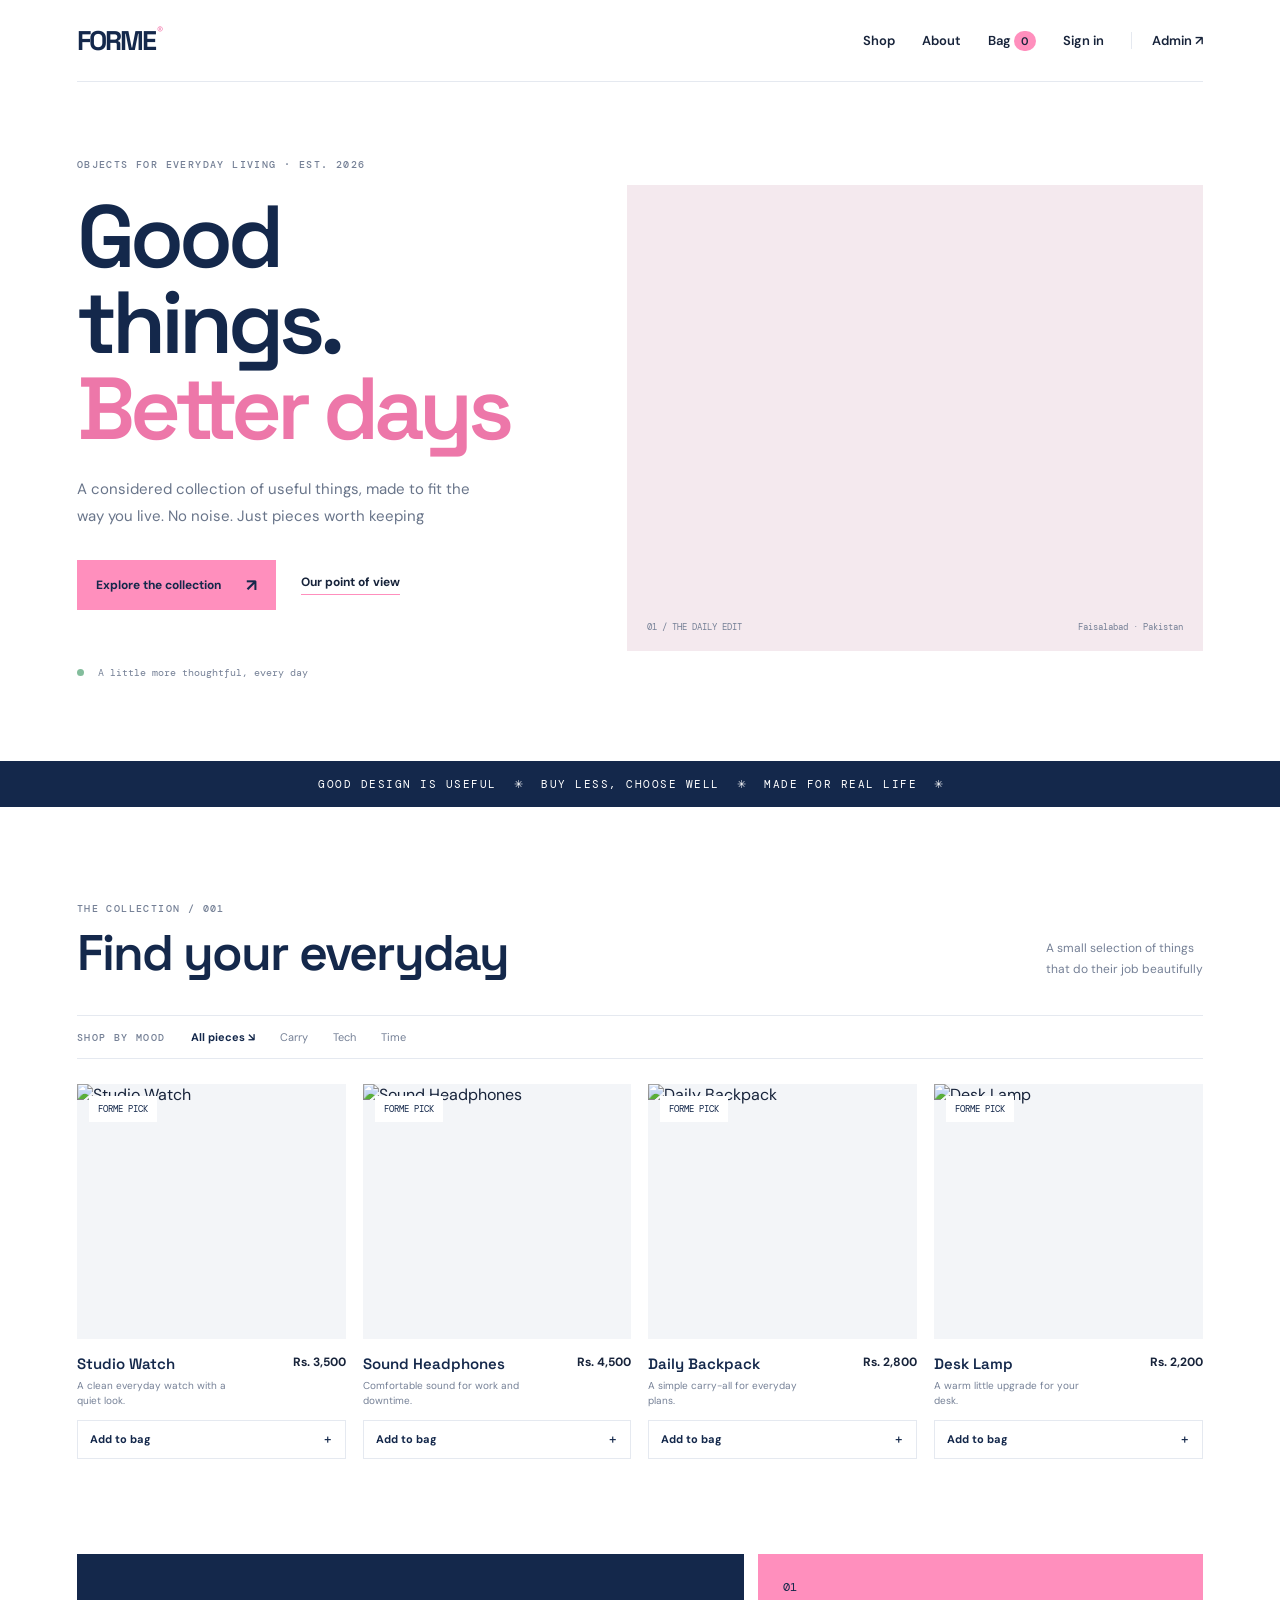
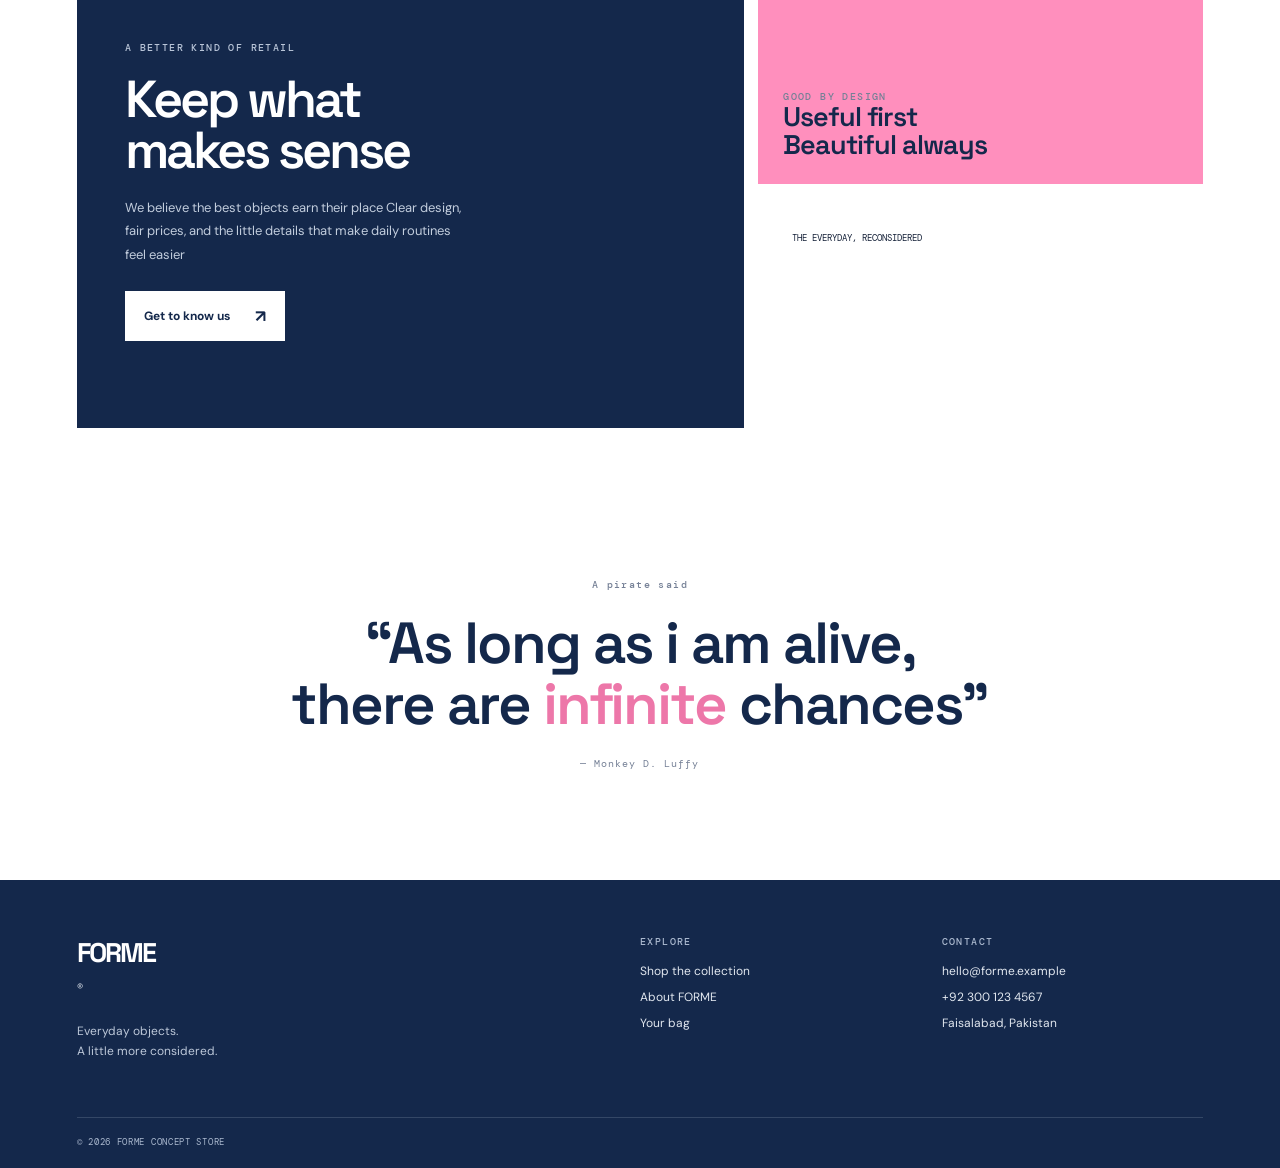
==== commit aa2c2520: "revised js" ====
--- a/index.html
+++ b/index.html
@@ -15,14 +15,14 @@
     <section class="hero wrap">
       <div class="hero-copy">
         <p class="eyebrow">OBJECTS FOR EVERYDAY LIVING · EST. 2026</p>
-        <h1>Good things.<br><span>Better days.</span></h1>
+        <h1>Good things.<br><span>Better days</span></h1>
         <p class="hero-text">A considered collection of useful things, made to fit the way you live. No noise. Just
-          pieces worth keeping.</p>
+          pieces worth keeping</p>
         <div class="hero-actions">
           <a class="button button-pink" href="#shop">Explore the collection <span>↗</span></a>
           <a class="text-link" href="about.html">Our point of view</a>
         </div>
-        <div class="hero-note"><span class="status-dot"></span> A little more thoughtful, every day.</div>
+        <div class="hero-note"><span class="status-dot"></span> A little more thoughtful, every day</div>
       </div>
       <div class="hero-art">
         <div class="hero-image"></div>
@@ -40,9 +40,9 @@
       <div class="section-heading">
         <div>
           <p class="eyebrow">THE COLLECTION / 001</p>
-          <h2>Find your everyday.</h2>
+          <h2>Find your everyday</h2>
         </div>
-        <p class="section-aside">A small selection of things<br>that do their job beautifully.</p>
+        <p class="section-aside">A small selection of things<br>that do their job beautifully</p>
       </div>
       <div class="category-row">
         <span class="category-label">SHOP BY MOOD</span>
@@ -55,24 +55,24 @@
     <section class="wrap feature-bento">
       <div class="feature-main">
         <p class="eyebrow">A BETTER KIND OF RETAIL</p>
-        <h2>Keep what<br>makes sense.</h2>
-        <p>We believe the best objects earn their place. Clear design, fair prices, and the little details that make
-          daily routines feel easier.</p>
+        <h2>Keep what<br>makes sense</h2>
+        <p>We believe the best objects earn their place Clear design, fair prices, and the little details that make
+          daily routines feel easier</p>
         <a class="button button-white" href="about.html">Get to know us <span>↗</span></a>
       </div>
       <div class="feature-side feature-pink"><span class="big-number">01</span>
         <div>
           <p class="eyebrow">GOOD BY DESIGN</p>
-          <h3>Useful first.<br>Beautiful always.</h3>
+          <h3>Useful first<br>Beautiful always</h3>
         </div>
       </div>
-      <div class="feature-side feature-photo"><span class="photo-label">THE EVERYDAY, RECONSIDERED.</span></div>
+      <div class="feature-side feature-photo"><span class="photo-label">THE EVERYDAY, RECONSIDERED</span></div>
     </section>
 
     <section class="wrap quote-section">
-      <p class="eyebrow">OUR LITTLE PROMISE</p>
-      <h2>“The things around you<br>should make life feel <span>lighter.</span>”</h2>
-      <p class="quote-credit">— THE FORME WAY</p>
+      <p class="eyebrow">A pirate said</p>
+      <h2>“As long as i am alive,<br>there are <span>infinite</span> chances”</h2>
+      <p class="quote-credit">— Monkey D. Luffy</p>
     </section>
   </main>
 
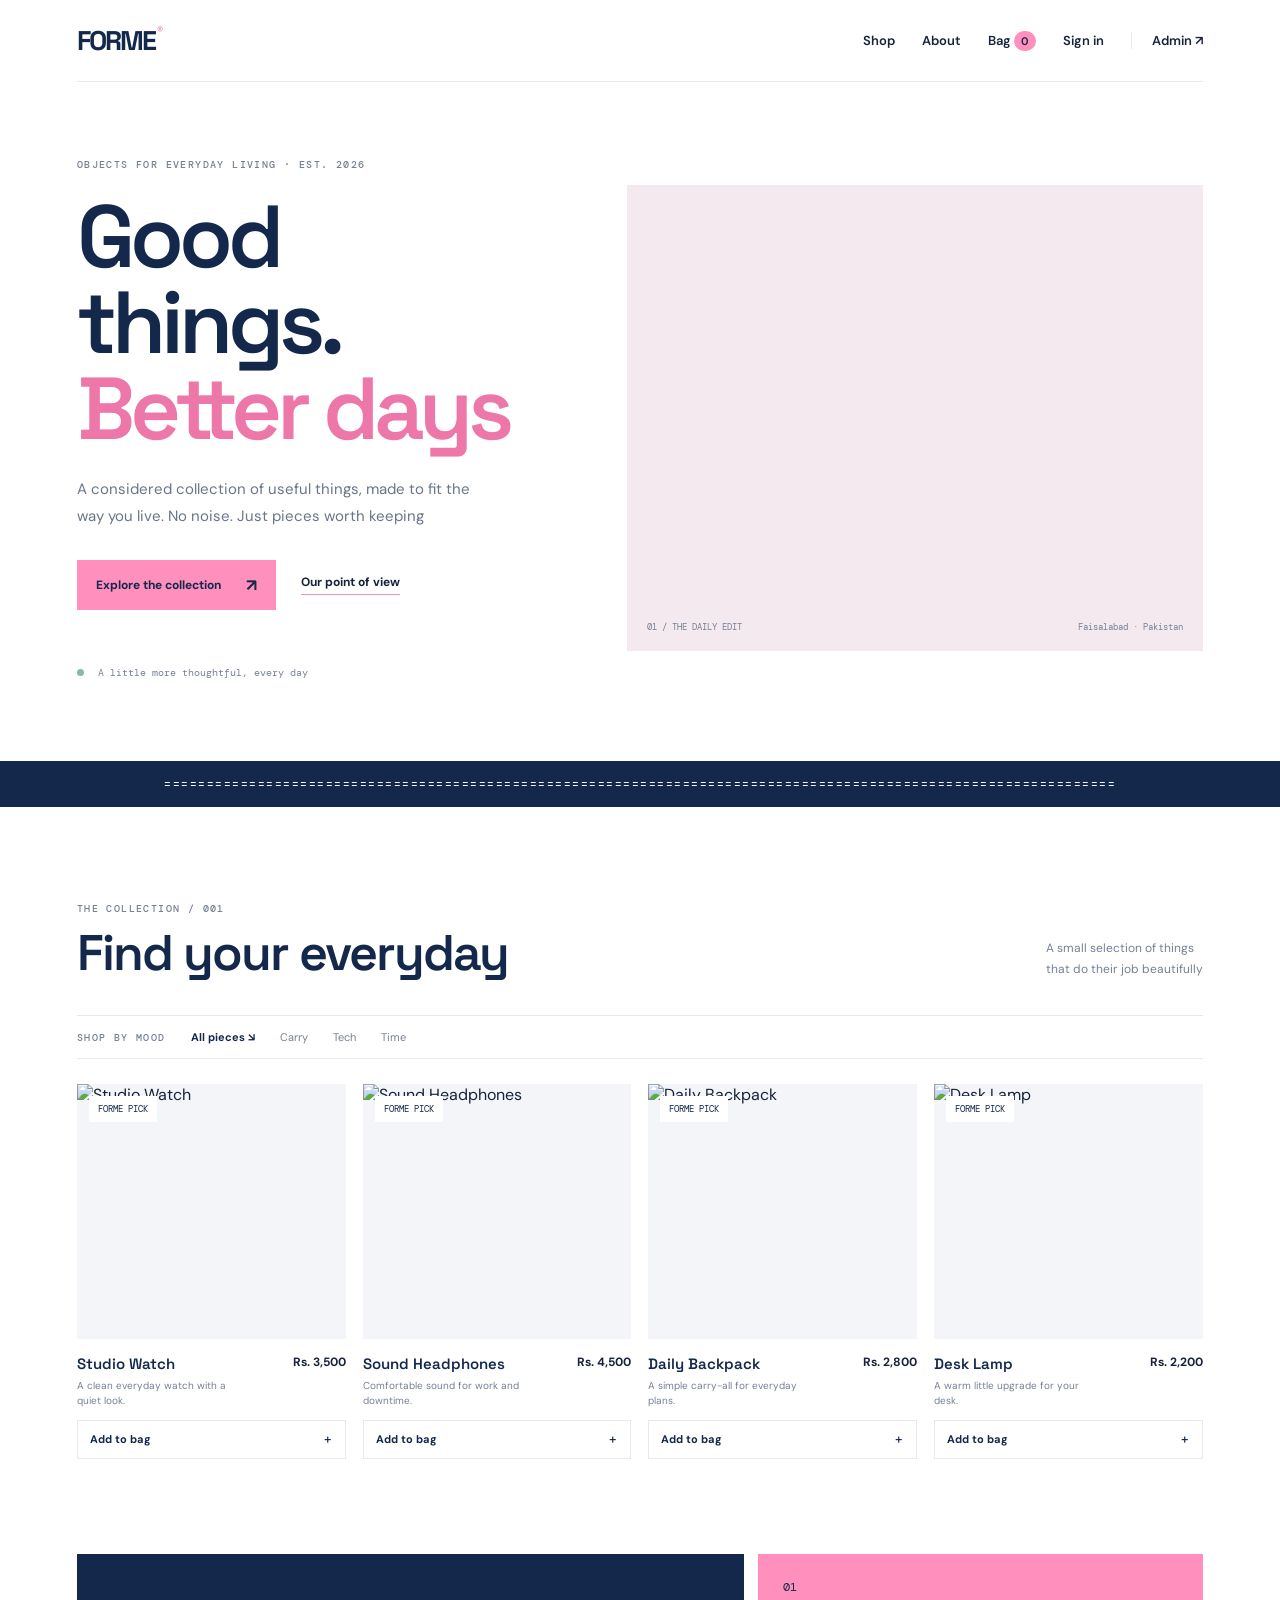
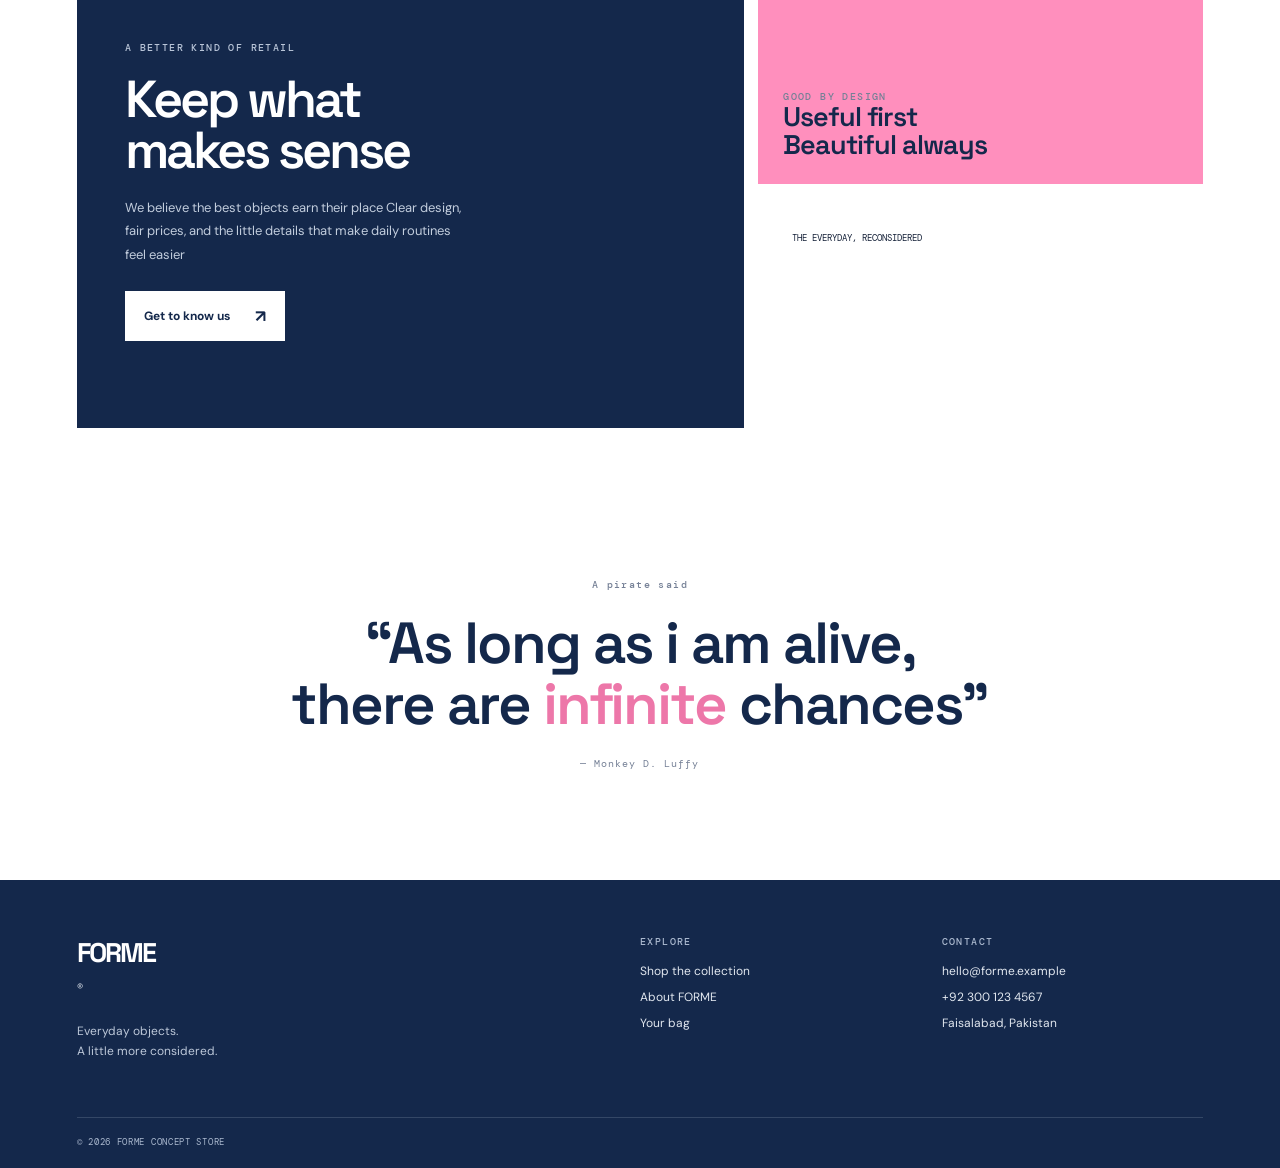
==== commit d0403aa5: "revised js" ====
--- a/index.html
+++ b/index.html
@@ -32,7 +32,7 @@
     </section>
 
     <section class="ticker">
-      <div>GOOD DESIGN IS USEFUL&nbsp; ✳ &nbsp;BUY LESS, CHOOSE WELL&nbsp; ✳ &nbsp;MADE FOR REAL LIFE&nbsp; ✳ &nbsp;
+      <div>================================================================================================================
       </div>
     </section>
 
